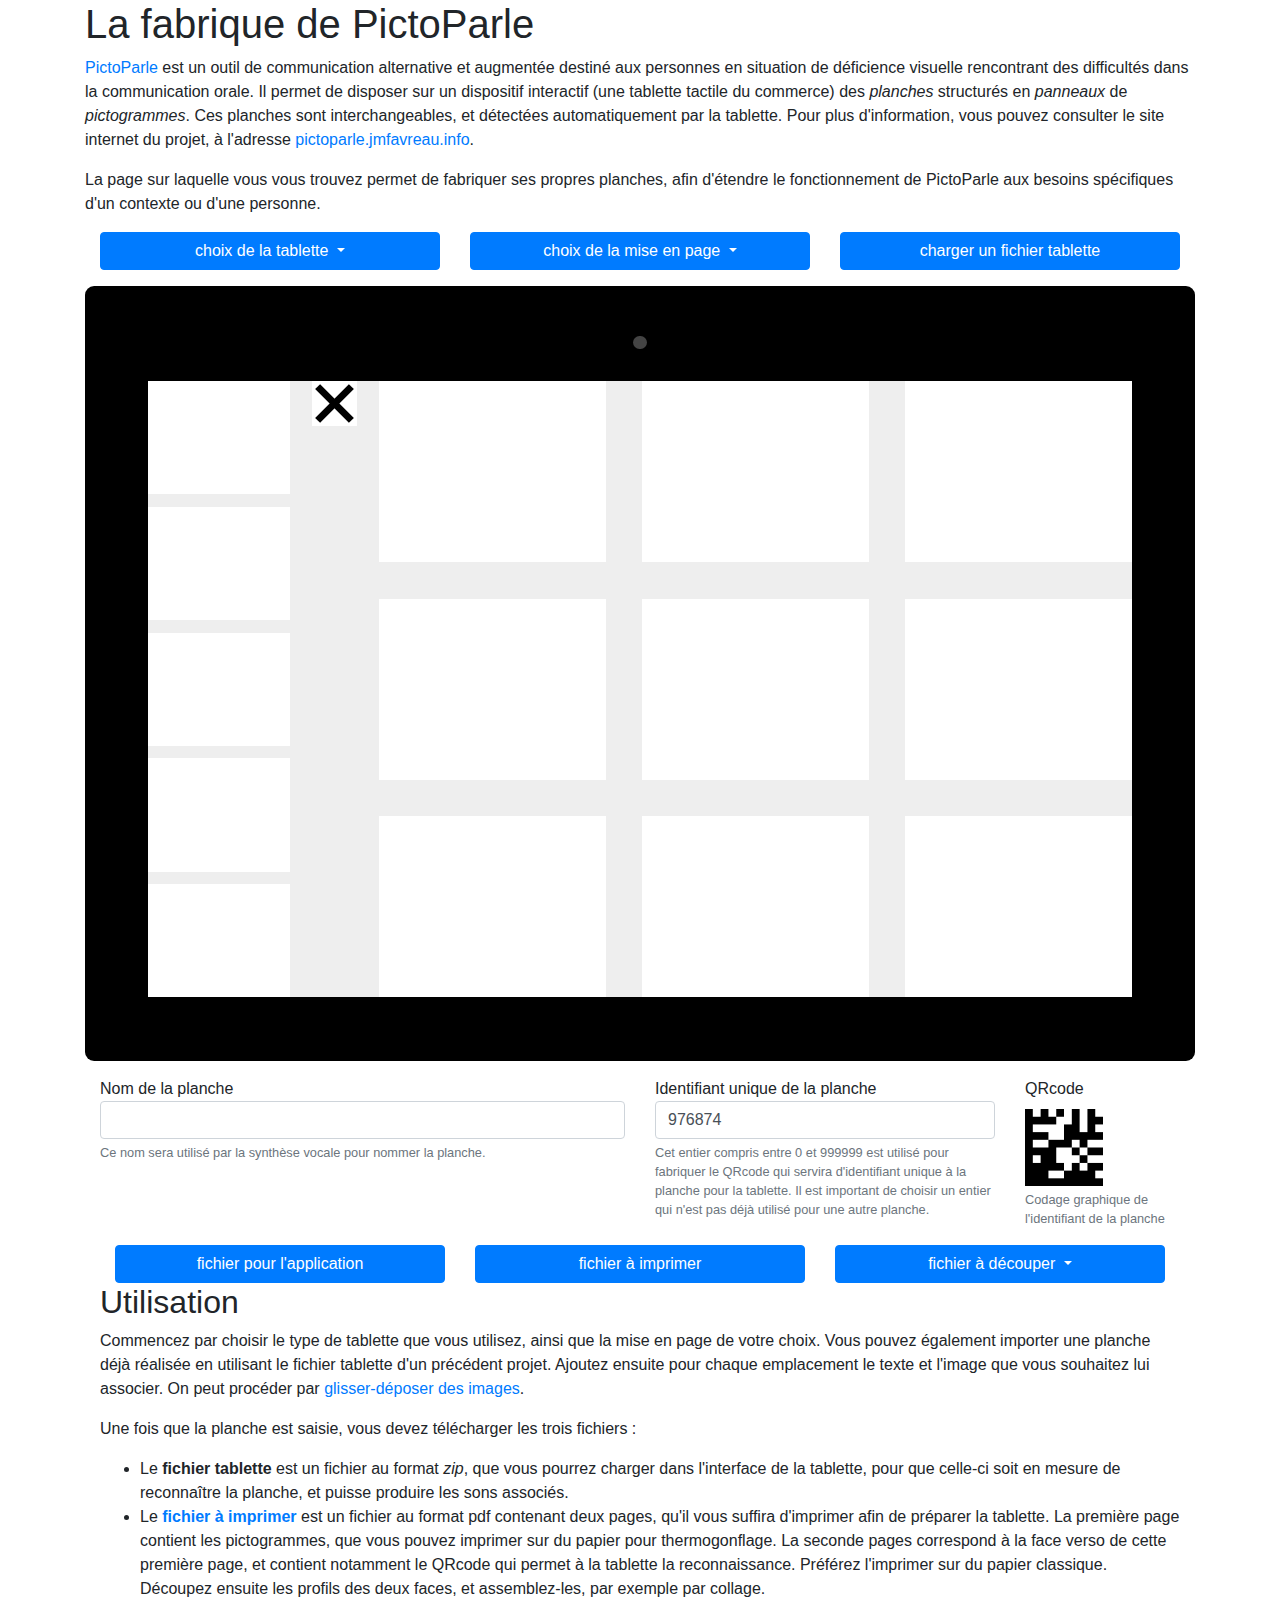
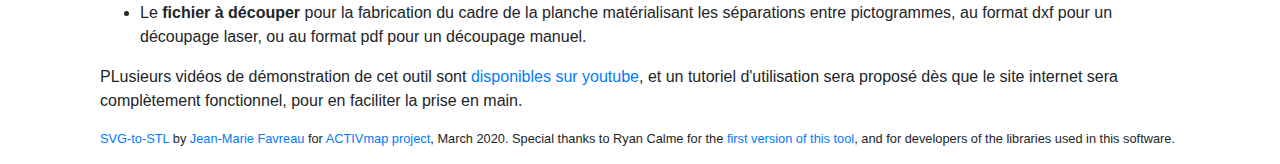
==== web/index.html @ afb72fae "Amélioration des explications utilisateur" ====
<html lang="fr">
    <head>
        <title>La fabrique de PictoParle</title>
        <meta charset="utf-8">
        <meta name="viewport" content="width=device-width, initial-scale=1, shrink-to-fit=no">




        <script src="js/external/jquery-3.4.1.min.js"></script>
        <script src="js/external/jszip.min.js"></script>
        <script type="text/javascript" src="js/external/jszip-utils.min.js"></script>
        <!--
        Mandatory in IE 6, 7, 8 and 9.
        -->
        <!--[if IE]>
        <script type="text/javascript" src="js/external/jszip-utils-ie.min.js"></script>
        <![endif]-->

        <script src="js/external/FileSaver.js"></script>

        <script src="js/external/jspdf.min.js"></script>
        <script src="js/external/bwip-js-min.js"></script>
        <script src="js/external/dxf_bundle.js"></script>

        <script src="js/board.js"></script>
        <script src="js/device.js"></script>
        <script src="js/interface.js"></script>
        <script src="js/qrcode-position.js"></script>
        <script src="js/fastener.js"></script>
        <script src="js/box.js"></script>

        <link rel="stylesheet" href="css/style.css">

        <!-- use bootstap for display -->
        <link rel="stylesheet" href="https://stackpath.bootstrapcdn.com/bootstrap/4.4.1/css/bootstrap.min.css" 
        integrity="sha384-Vkoo8x4CGsO3+Hhxv8T/Q5PaXtkKtu6ug5TOeNV6gBiFeWPGFN9MuhOf23Q9Ifjh" crossorigin="anonymous">

    </head>
    <body>
        <div class="container-xl" id="main-container">
            <h1>La fabrique de PictoParle</h1>
            <p><a href="http://pictoparle.jmfavreau.info/">PictoParle</a> est un outil de communication alternative 
                et augmentée destiné aux personnes en situation de déficience visuelle rencontrant des difficultés dans la 
                communication orale. Il permet de disposer sur un dispositif interactif (une tablette tactile du commerce)
                des <em>planches</em> structurés en <em>panneaux</em> de <em>pictogrammes</em>. Ces planches sont interchangeables,
                et détectées automatiquement par la tablette. Pour plus d'information, vous pouvez consulter le site internet
                du projet, à l'adresse <a href="http://pictoparle.jmfavreau.info/">pictoparle.jmfavreau.info</a>.
            </p>
            <p>La page sur laquelle vous vous trouvez permet de fabriquer ses propres planches, afin d'étendre le fonctionnement de PictoParle aux 
                besoins spécifiques d'un contexte ou d'une personne.
            </p>
            <div class="container">
                <div class="row">
                  <div class="col-sm">
                    <div class="dropdown">
                      <div class="btn-group btn-block">
                        <button type="button" class="btn btn-primary btn-block dropdown-toggle" id="tablette"   data-toggle="dropdown" 
                        aria-haspopup="true" role="menu" aria-expanded="false">
                          choix de la tablette
                        </button>
                        <div class="dropdown-menu" aria-labelledby="tablette" id="devices">
                        </div>
                      </div>
                      </div>
                  </div>
                  <div class="col-sm">
                    <div class="dropdown">
                      <div class="btn-group btn-block">
                          <button type="button" class="btn btn-primary btn-block dropdown-toggle" id="miseenpage"   data-toggle="dropdown" 
                          aria-haspopup="true" role="menu"  aria-expanded="false">
                            choix de la mise en page
                          </button>
                          <div class="dropdown-menu" aria-labelledby="miseenpage" id="templates">
                          </div>
                        </div>
                      </div>
                  </div>
                    <div class="col-sm">
                        <form>
                            <div class="btn btn-primary btn-block" style="position: relative">
                                    <label style="padding: 0; margin: 0" tkey="chooseFile">charger un fichier tablette</label>
                                    <input type="file" id="inputFile" name="files[]" accept="application/zip,application/xml,text/xml" style="position: absolute; top: 0; left: 0; width: 100%; height: 100%; cursor: pointer; opacity: 0">
                                </div>
                        </form>
                    </div>
                </div>

            </div>

            <div id="rendering">
            </div>
            <div class="container my-3">
              <form>
                <div class="row form-group">
                  <div class="col-6">
                      <label class="form-check-label" for="boardName">
                          Nom de la planche
                      </label>
                      <input type="text" class="form-control" id="boardName" aria-describedby="boardNameHelper">
                      <small id="boardNameHelper" class="form-text text-muted">Ce nom sera utilisé par la synthèse vocale pour nommer la planche.</small>
                  </div>
                  <div class="col-4">
                    <label class="form-check-label" for="boardID">
                        Identifiant unique de la planche
                    </label>
                    <input type="number" min="0" pattern="\d+" max="999999" class="form-control" id="boardID" aria-describedby="boardIDHelper">
                    <small id="boardIDHelper" class="form-text text-muted">Cet entier compris entre 0 et 999999 est utilisé pour fabriquer le QRcode qui servira d'identifiant unique à la planche pour la tablette.
                      Il est important de choisir un entier qui n'est pas déjà utilisé pour une autre planche.
                    </small>
                  </div>           
                  <div class="col-2">
                    <label>QRcode</label>
                    <div>
                      <img id="qrcode" width="50%" height="auto" />
                    </div>
                    <small class="form-text text-muted">Codage graphique de l'identifiant de la planche
                    </small>
                  </div>
            </form>

            </div>

            <div class="container">
                <div class="row">
                  <div class="col-sm">
                    <button type="button" id="downloadZIP" class="btn btn-primary btn-block">fichier pour l'application</button>
                  </div>
                  <div class="col-sm">
                    <button type="button" id="downloadPictosPDF" class="btn btn-primary btn-block">fichier à imprimer</button>
                  </div>
                  <div class="col-sm">
                    <div class="dropdown">
                      <div class="btn-group btn-block">
                          <button type="button" class="btn btn-primary btn-block dropdown-toggle"  id="decoupage"  data-toggle="dropdown" 
                          aria-haspopup="true" role="menu"  aria-expanded="false">
                            fichier à découper
                          </button>
                          <div class="dropdown-menu" aria-labelledby="decoupage" id="templates">
                            <a class="dropdown-item" href="#" id="cuttingPDF">découpage manuel (pdf)</a>
                            <a class="dropdown-item" href="#" id="cuttingDXF">découpage laser (dxf)</a>
                          </div>
                        </div>
                      </div>
                  </div>
                </div>
              </div>
             <div>
                <h2>Utilisation</h2>
                <p>Commencez par choisir le type de tablette que vous utilisez, ainsi que la mise en page de votre choix. Vous pouvez également importer
                    une planche déjà réalisée en utilisant le fichier tablette d'un précédent projet. Ajoutez ensuite pour chaque emplacement le texte et l'image
                    que vous souhaitez lui associer. On peut procéder par <a href="https://www.youtube.com/watch?v=4mJWmcKHyJM">glisser-déposer des images</a>.
                </p>
                <p>Une fois que la planche est saisie, vous devez télécharger les trois fichiers&nbsp;:</p>
                <ul>
                    <li>Le <strong>fichier tablette</strong> est un fichier au format <em>zip</em>, que vous pourrez charger dans l'interface de la tablette, 
                    pour que celle-ci soit en mesure de reconnaître la planche, et puisse produire les sons associés.</li>
                    <li>Le <strong><a href="https://youtu.be/i-Jg_FCP96g?t=36">fichier à imprimer</a></strong> est un fichier au format pdf contenant deux pages, qu'il vous suffira d'imprimer afin de préparer
                    la tablette. La première page contient les pictogrammes, que vous pouvez imprimer sur du papier pour thermogonflage. La seconde pages
                    correspond à la face verso de cette première page, et contient notamment le QRcode qui permet à la tablette la reconnaissance. 
                    Préférez l'imprimer sur du papier classique. Découpez ensuite les profils des deux faces, et assemblez-les, par exemple par collage.</li>
                    <li>Le <strong>fichier à découper</strong> pour la fabrication du cadre de la planche matérialisant les séparations entre pictogrammes,
                       au format dxf pour un découpage laser, ou au format pdf pour un découpage manuel.
                    </li>
                </ul>
                <p>PLusieurs vidéos de démonstration de cet outil sont <a href="https://www.youtube.com/playlist?list=PLrhqb8aQtdhUjE7bi_mjGwLjukMTZT--l">disponibles sur youtube</a>, et un tutoriel d'utilisation sera proposé dès que le site internet sera complètement fonctionnel, pour en faciliter la prise en main.</p>

             </div>
            <div class="footer-page font-small mb-3" style="font-size: 80%" tkey="footer">
                <a href="https://github.com/jmtrivial/svg-to-stl">SVG-to-STL</a> by <a href="https://jmfavreau.info">Jean-Marie Favreau</a> for <a href="https://activmap.limos.fr">ACTIVmap project</a>, March 2020. Special thanks to Ryan Calme for the <a href="https://github.com/rcalme/svg-to-stl">first version of this tool</a>, and for developers of the libraries used in this software.
            </div>
        </div>
        <div class="modal" tabindex="-1" role="dialog" id="setNewTemplateDialog">
          <div class="modal-dialog">
            <div class="modal-content">
              <div class="modal-header">
                <h5 class="modal-title">Nouvelle mise en page</h5>
                <button type="button" class="close" data-dismiss="modal" aria-label="Close">
                  <span aria-hidden="true">&times;</span>
                </button>
              </div>
              <div class="modal-body">
                <p>En choisissant une nouvelle mise en page, vous allez perdre toutes les images et tous les textes saisis jusqu'à présent.</p>
              </div>
              <div class="modal-footer">
                <button type="button" class="btn btn-secondary" data-dismiss="modal">Annuler</button>
                <button type="button" class="btn btn-primary" id="validateNewTemplate">Choisir une nouvelle mise en page</button>
              </div>
            </div>
          </div>
        </div>

        <script src="https://cdnjs.cloudflare.com/ajax/libs/popper.js/1.12.9/umd/popper.min.js"></script>
        <script src="https://stackpath.bootstrapcdn.com/bootstrap/4.4.1/js/bootstrap.min.js" integrity="sha384-wfSDF2E50Y2D1uUdj0O3uMBJnjuUD4Ih7YwaYd1iqfktj0Uod8GCExl3Og8ifwB6" crossorigin="anonymous"></script>
    </body>
</html>
---- web/css/style.css ----
input[type=file],
input[type=file]::-webkit-file-upload-button {
    cursor: pointer;
}

.pictoimage {
    width: 100%;
    height: 100%;
    display: block;
    position: absolute;
    top: 0;
    left: 0;
}

.pictogram .btn {
    z-index: 10;
    position: absolute;
    -webkit-transition: opacity 0.2s;
    -moz-transition: opacity 0.2s;
    -o-transition: opacity 0.2s;
    -ms-transition: opacity 0.2s;       
    transition: opacity 0.2s;
}

.pictogram.small .btn {
    font-size: 80%;
}


.pictotext {
    top: 0;
    left: 0;
}
.btn-deltext {
    top: 0;
    right: 0;
    z-index: 11;
    opacity: 0.0;
}

.edit-text .btn-deltext {
    display: none;
}

#rendering .pictotext {
    opacity: 0.0;
}


#rendering:hover .pictotext,
#rendering:hover .btn-deltext {
    opacity: 0.8;
}

form {
    cursor: pointer;
}


.btn-image {
    opacity: 0.0;
    margin: auto;
    left: 0;
    right: 0;
    top: 5em;
    display: block;
    cursor: pointer;
}

#rendering .pictogram:hover .pictotext,
#rendering .pictogram .pictotext:focus,
.pictogram:hover .btn-image,
.pictogram .btn-image:focus-within,
.pictogram .pictogram:hover .btn-deltext, 
.pictogram .btn-deltext:focus {
    opacity: 1.0;
}

.dragover {
    background: #82bfff;
    display: none;
    width: 100%;
    height: 100%;
    z-index: 1000;
    position: absolute;
    left: 0;
    right: 0;
    top: 0;
    bottom: 0;
}
.active .dragover {
    display: block;
}


.active form, .active img,
.active button {
    display: none !important;
}
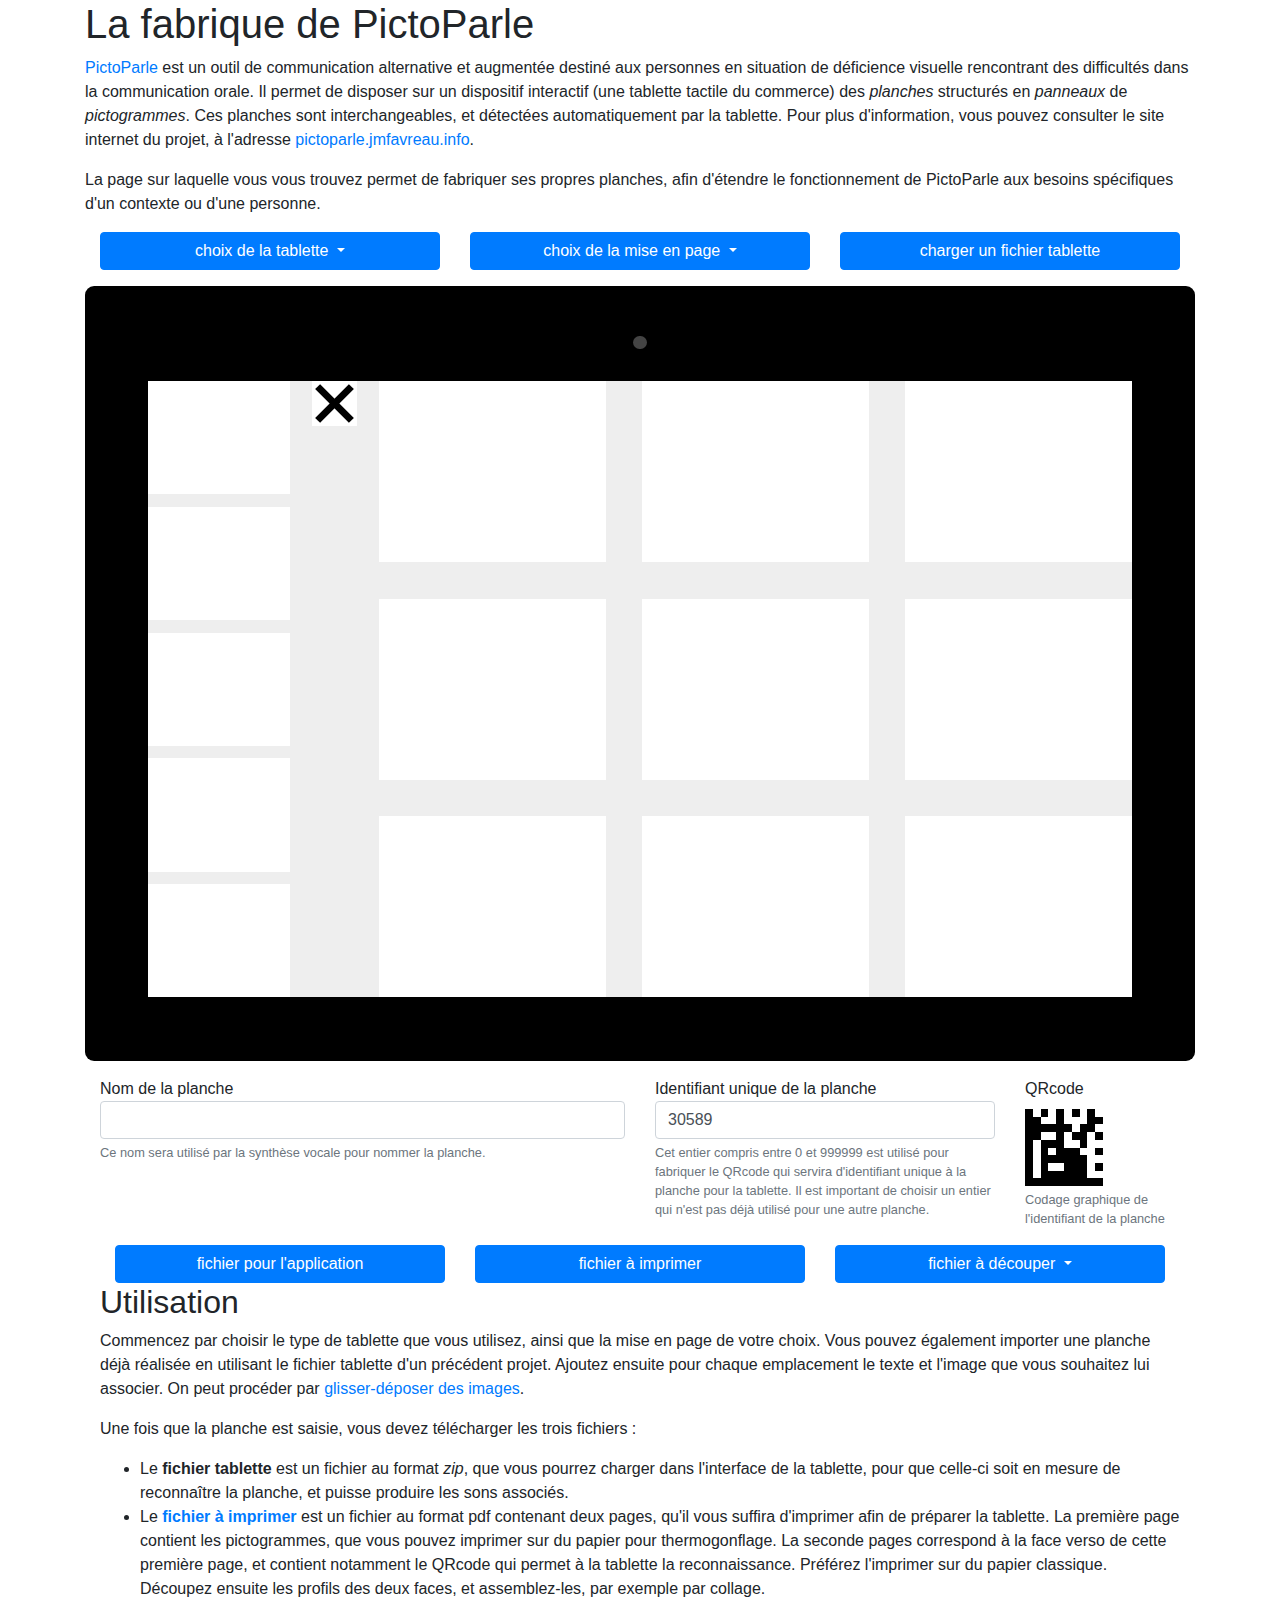
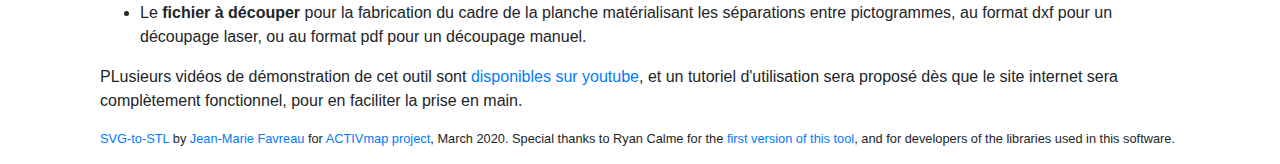
==== commit a6dc0a70: "Add fasteners in the board shape" ====
--- a/web/index.html
+++ b/web/index.html
@@ -29,6 +29,7 @@
         <script src="js/qrcode-position.js"></script>
         <script src="js/fastener.js"></script>
         <script src="js/box.js"></script>
+        <script src="js/draw-cutting-tools.js"></script>
 
         <link rel="stylesheet" href="css/style.css">
 
--- a/web/css/style.css
+++ b/web/css/style.css
@@ -96,4 +96,8 @@
 .active form, .active img,
 .active button {
     display: none !important;
+}
+
+#qrcode {
+    image-rendering: pixelated;
 }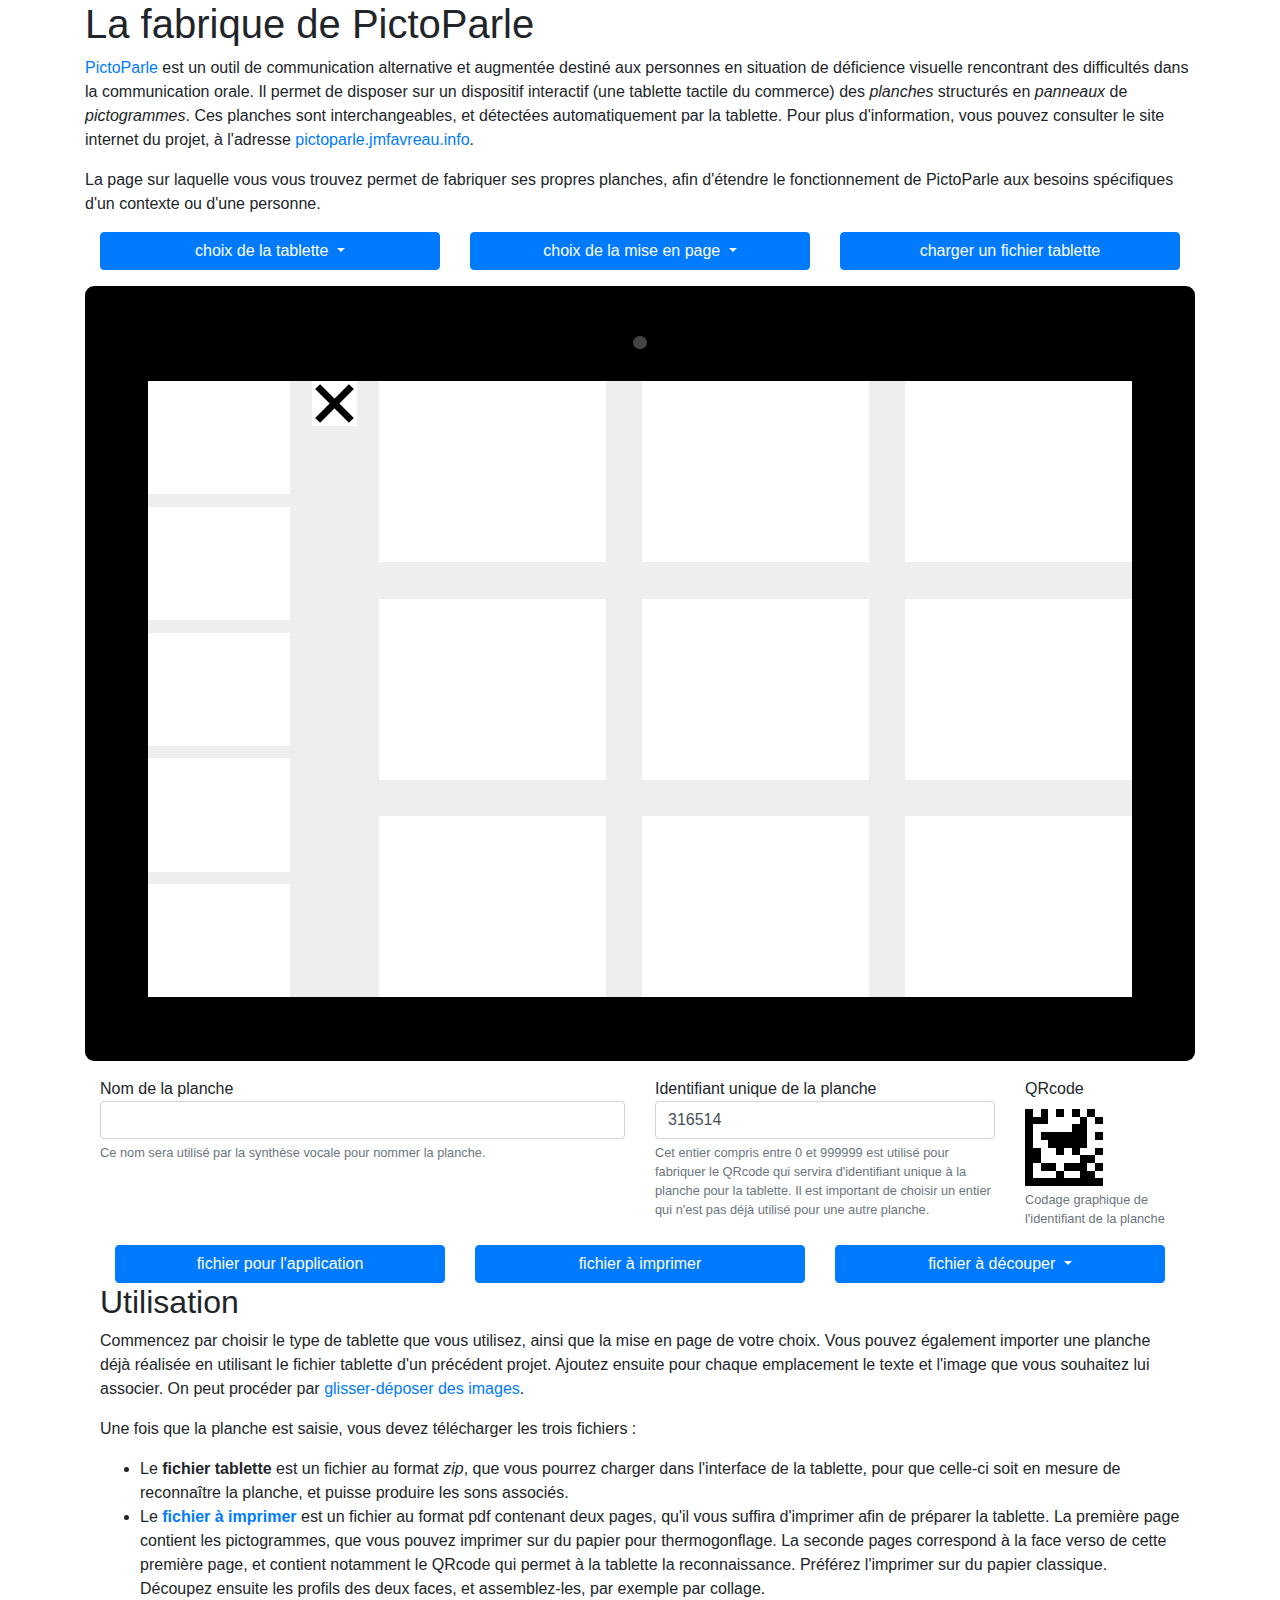
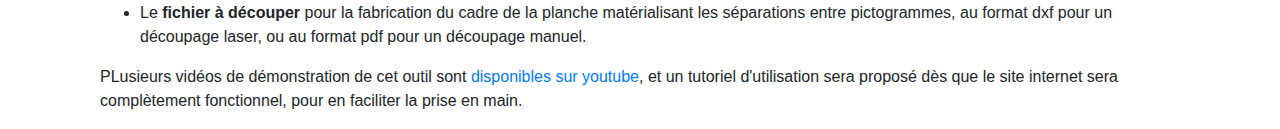
==== commit ef56a461: "Remove a footer corresponding to another project" ====
--- a/web/index.html
+++ b/web/index.html
@@ -167,9 +167,6 @@
                 <p>PLusieurs vidéos de démonstration de cet outil sont <a href="https://www.youtube.com/playlist?list=PLrhqb8aQtdhUjE7bi_mjGwLjukMTZT--l">disponibles sur youtube</a>, et un tutoriel d'utilisation sera proposé dès que le site internet sera complètement fonctionnel, pour en faciliter la prise en main.</p>
 
              </div>
-            <div class="footer-page font-small mb-3" style="font-size: 80%" tkey="footer">
-                <a href="https://github.com/jmtrivial/svg-to-stl">SVG-to-STL</a> by <a href="https://jmfavreau.info">Jean-Marie Favreau</a> for <a href="https://activmap.limos.fr">ACTIVmap project</a>, March 2020. Special thanks to Ryan Calme for the <a href="https://github.com/rcalme/svg-to-stl">first version of this tool</a>, and for developers of the libraries used in this software.
-            </div>
         </div>
         <div class="modal" tabindex="-1" role="dialog" id="setNewTemplateDialog">
           <div class="modal-dialog">
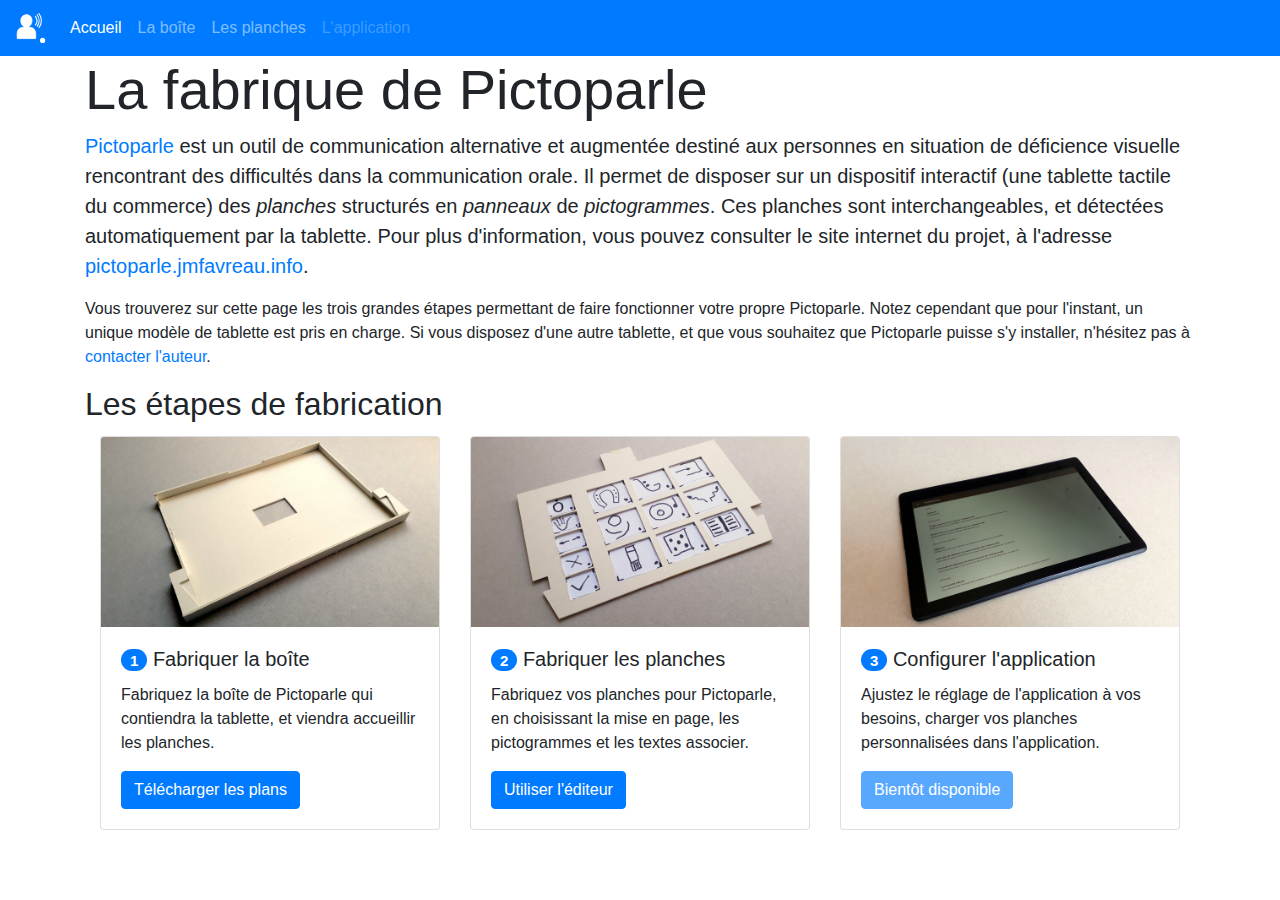
==== commit 68019f66: "Add new pages (to introduce the box design page)" ====
--- a/web/index.html
+++ b/web/index.html
@@ -1,6 +1,6 @@
 <html lang="fr">
     <head>
-        <title>La fabrique de PictoParle</title>
+        <title>La fabrique de Pictoparle</title>
         <meta charset="utf-8">
         <meta name="viewport" content="width=device-width, initial-scale=1, shrink-to-fit=no">
 
@@ -39,156 +39,79 @@
 
     </head>
     <body>
+        <nav class="navbar navbar-expand-lg navbar-dark bg-primary">
+            <a class="navbar-brand" href="#"><img src="images/pictoparle-icon-white.svg" width="30" height="30" alt="La fabrique de Pictoparle"></a>
+            <button class="navbar-toggler" type="button" data-toggle="collapse" data-target="#navbarNav" aria-controls="navbarNav" aria-expanded="false" aria-label="Toggle navigation">
+              <span class="navbar-toggler-icon"></span>
+            </button>
+            <div class="collapse navbar-collapse" id="navbarNav">
+              <ul class="navbar-nav">
+                <li class="nav-item active">
+                  <a class="nav-link" href="index.html">Accueil <span class="sr-only">(courant)</span></a>
+                </li>
+                <li class="nav-item">
+                  <a class="nav-link" href="box.html">La boîte</a>
+                </li>
+                <li class="nav-item">
+                  <a class="nav-link" href="board.html">Les planches</a>
+                </li>
+                <li class="nav-item">
+                  <a class="nav-link disabled" href="app.html" tabindex="-1" aria-disabled="true">L'application</a>
+                </li>
+              </ul>
+            </div>
+          </nav>
         <div class="container-xl" id="main-container">
-            <h1>La fabrique de PictoParle</h1>
-            <p><a href="http://pictoparle.jmfavreau.info/">PictoParle</a> est un outil de communication alternative 
+            <h1 class="display-4">La fabrique de Pictoparle</h1>
+            <p class="lead"><a href="http://pictoparle.jmfavreau.info/">Pictoparle</a> est un outil de communication alternative 
                 et augmentée destiné aux personnes en situation de déficience visuelle rencontrant des difficultés dans la 
                 communication orale. Il permet de disposer sur un dispositif interactif (une tablette tactile du commerce)
                 des <em>planches</em> structurés en <em>panneaux</em> de <em>pictogrammes</em>. Ces planches sont interchangeables,
                 et détectées automatiquement par la tablette. Pour plus d'information, vous pouvez consulter le site internet
                 du projet, à l'adresse <a href="http://pictoparle.jmfavreau.info/">pictoparle.jmfavreau.info</a>.
             </p>
-            <p>La page sur laquelle vous vous trouvez permet de fabriquer ses propres planches, afin d'étendre le fonctionnement de PictoParle aux 
-                besoins spécifiques d'un contexte ou d'une personne.
+            <p>Vous trouverez sur cette page les trois grandes étapes permettant de faire fonctionner votre propre Pictoparle. Notez cependant que pour l'instant,
+                un unique modèle de tablette est pris en charge. Si vous disposez d'une autre tablette, et que vous souhaitez que Pictoparle puisse s'y installer,
+                n'hésitez pas à <a href="mailto:jeanmarie.favreau@free.fr">contacter l'auteur</a>.
             </p>
+            <h2>Les étapes de fabrication</h2>
             <div class="container">
                 <div class="row">
-                  <div class="col-sm">
-                    <div class="dropdown">
-                      <div class="btn-group btn-block">
-                        <button type="button" class="btn btn-primary btn-block dropdown-toggle" id="tablette"   data-toggle="dropdown" 
-                        aria-haspopup="true" role="menu" aria-expanded="false">
-                          choix de la tablette
-                        </button>
-                        <div class="dropdown-menu" aria-labelledby="tablette" id="devices">
+                    <div class="col-lg-4 col-md-12">
+                        <div class="card my-1">
+                            <img src="images/box-irl.jpg" class="card-img-top" alt="Boîte fabriquée à la main" >
+                            <div class="card-body">
+                                <h5 class="card-title"><span class="badge badge-pill badge-primary">1</span> Fabriquer la boîte</h5>
+                                <p class="card-text">Fabriquez la boîte de Pictoparle qui contiendra la tablette, et viendra accueillir les planches.</p>
+                                <a href="box.html" class="btn btn-primary">Télécharger les plans</a>
+                            </div>
                         </div>
-                      </div>
-                      </div>
-                  </div>
-                  <div class="col-sm">
-                    <div class="dropdown">
-                      <div class="btn-group btn-block">
-                          <button type="button" class="btn btn-primary btn-block dropdown-toggle" id="miseenpage"   data-toggle="dropdown" 
-                          aria-haspopup="true" role="menu"  aria-expanded="false">
-                            choix de la mise en page
-                          </button>
-                          <div class="dropdown-menu" aria-labelledby="miseenpage" id="templates">
-                          </div>
+                    </div>
+                    <div class="col-lg-4 col-md-12">
+                        <div class="card my-1">
+                            <img src="images/board-irl.jpg" class="card-img-top" alt="Planche fabriquée à la main" >
+                            <div class="card-body">
+                                <h5 class="card-title"><span class="badge badge-pill badge-primary">2</span> Fabriquer les planches</h5>
+                                <p class="card-text">Fabriquez vos planches pour Pictoparle, en choisissant la mise en page, les pictogrammes et les textes associer.</p>
+                                <a href="board.html" class="btn btn-primary">Utiliser l'éditeur</a>
+                            </div>
                         </div>
-                      </div>
-                  </div>
-                    <div class="col-sm">
-                        <form>
-                            <div class="btn btn-primary btn-block" style="position: relative">
-                                    <label style="padding: 0; margin: 0" tkey="chooseFile">charger un fichier tablette</label>
-                                    <input type="file" id="inputFile" name="files[]" accept="application/zip,application/xml,text/xml" style="position: absolute; top: 0; left: 0; width: 100%; height: 100%; cursor: pointer; opacity: 0">
-                                </div>
-                        </form>
+                    </div>
+                    <div class="col-lg-4 col-md-12">
+                        <div class="card my-1">
+                            <img src="images/tablet-irl.jpg" class="card-img-top" alt="Menu de configuration de la tablette" >
+                            <div class="card-body">
+                                <h5 class="card-title"><span class="badge badge-pill badge-primary">3</span> Configurer l'application</h5>
+                                <p class="card-text">Ajustez le réglage de l'application à vos besoins, charger vos planches personnalisées dans l'application.</p>
+                                <button class="btn btn-primary" disabled="disabled">Bientôt disponible</button>
+                            </div>
+                        </div>
                     </div>
                 </div>
-
             </div>
-
-            <div id="rendering">
-            </div>
-            <div class="container my-3">
-              <form>
-                <div class="row form-group">
-                  <div class="col-6">
-                      <label class="form-check-label" for="boardName">
-                          Nom de la planche
-                      </label>
-                      <input type="text" class="form-control" id="boardName" aria-describedby="boardNameHelper">
-                      <small id="boardNameHelper" class="form-text text-muted">Ce nom sera utilisé par la synthèse vocale pour nommer la planche.</small>
-                  </div>
-                  <div class="col-4">
-                    <label class="form-check-label" for="boardID">
-                        Identifiant unique de la planche
-                    </label>
-                    <input type="number" min="0" pattern="\d+" max="999999" class="form-control" id="boardID" aria-describedby="boardIDHelper">
-                    <small id="boardIDHelper" class="form-text text-muted">Cet entier compris entre 0 et 999999 est utilisé pour fabriquer le QRcode qui servira d'identifiant unique à la planche pour la tablette.
-                      Il est important de choisir un entier qui n'est pas déjà utilisé pour une autre planche.
-                    </small>
-                  </div>           
-                  <div class="col-2">
-                    <label>QRcode</label>
-                    <div>
-                      <img id="qrcode" width="50%" height="auto" />
-                    </div>
-                    <small class="form-text text-muted">Codage graphique de l'identifiant de la planche
-                    </small>
-                  </div>
-            </form>
-
-            </div>
-
-            <div class="container">
-                <div class="row">
-                  <div class="col-sm">
-                    <button type="button" id="downloadZIP" class="btn btn-primary btn-block">fichier pour l'application</button>
-                  </div>
-                  <div class="col-sm">
-                    <button type="button" id="downloadPictosPDF" class="btn btn-primary btn-block">fichier à imprimer</button>
-                  </div>
-                  <div class="col-sm">
-                    <div class="dropdown">
-                      <div class="btn-group btn-block">
-                          <button type="button" class="btn btn-primary btn-block dropdown-toggle"  id="decoupage"  data-toggle="dropdown" 
-                          aria-haspopup="true" role="menu"  aria-expanded="false">
-                            fichier à découper
-                          </button>
-                          <div class="dropdown-menu" aria-labelledby="decoupage" id="templates">
-                            <a class="dropdown-item" href="#" id="cuttingPDF">découpage manuel (pdf)</a>
-                            <a class="dropdown-item" href="#" id="cuttingDXF">découpage laser (dxf)</a>
-                          </div>
-                        </div>
-                      </div>
-                  </div>
-                </div>
-              </div>
-             <div>
-                <h2>Utilisation</h2>
-                <p>Commencez par choisir le type de tablette que vous utilisez, ainsi que la mise en page de votre choix. Vous pouvez également importer
-                    une planche déjà réalisée en utilisant le fichier tablette d'un précédent projet. Ajoutez ensuite pour chaque emplacement le texte et l'image
-                    que vous souhaitez lui associer. On peut procéder par <a href="https://www.youtube.com/watch?v=4mJWmcKHyJM">glisser-déposer des images</a>.
-                </p>
-                <p>Une fois que la planche est saisie, vous devez télécharger les trois fichiers&nbsp;:</p>
-                <ul>
-                    <li>Le <strong>fichier tablette</strong> est un fichier au format <em>zip</em>, que vous pourrez charger dans l'interface de la tablette, 
-                    pour que celle-ci soit en mesure de reconnaître la planche, et puisse produire les sons associés.</li>
-                    <li>Le <strong><a href="https://youtu.be/i-Jg_FCP96g?t=36">fichier à imprimer</a></strong> est un fichier au format pdf contenant deux pages, qu'il vous suffira d'imprimer afin de préparer
-                    la tablette. La première page contient les pictogrammes, que vous pouvez imprimer sur du papier pour thermogonflage. La seconde pages
-                    correspond à la face verso de cette première page, et contient notamment le QRcode qui permet à la tablette la reconnaissance. 
-                    Préférez l'imprimer sur du papier classique. Découpez ensuite les profils des deux faces, et assemblez-les, par exemple par collage.</li>
-                    <li>Le <strong>fichier à découper</strong> pour la fabrication du cadre de la planche matérialisant les séparations entre pictogrammes,
-                       au format dxf pour un découpage laser, ou au format pdf pour un découpage manuel.
-                    </li>
-                </ul>
-                <p>PLusieurs vidéos de démonstration de cet outil sont <a href="https://www.youtube.com/playlist?list=PLrhqb8aQtdhUjE7bi_mjGwLjukMTZT--l">disponibles sur youtube</a>, et un tutoriel d'utilisation sera proposé dès que le site internet sera complètement fonctionnel, pour en faciliter la prise en main.</p>
-
-             </div>
-        </div>
-        <div class="modal" tabindex="-1" role="dialog" id="setNewTemplateDialog">
-          <div class="modal-dialog">
-            <div class="modal-content">
-              <div class="modal-header">
-                <h5 class="modal-title">Nouvelle mise en page</h5>
-                <button type="button" class="close" data-dismiss="modal" aria-label="Close">
-                  <span aria-hidden="true">&times;</span>
-                </button>
-              </div>
-              <div class="modal-body">
-                <p>En choisissant une nouvelle mise en page, vous allez perdre toutes les images et tous les textes saisis jusqu'à présent.</p>
-              </div>
-              <div class="modal-footer">
-                <button type="button" class="btn btn-secondary" data-dismiss="modal">Annuler</button>
-                <button type="button" class="btn btn-primary" id="validateNewTemplate">Choisir une nouvelle mise en page</button>
-              </div>
-            </div>
-          </div>
         </div>
 
         <script src="https://cdnjs.cloudflare.com/ajax/libs/popper.js/1.12.9/umd/popper.min.js"></script>
         <script src="https://stackpath.bootstrapcdn.com/bootstrap/4.4.1/js/bootstrap.min.js" integrity="sha384-wfSDF2E50Y2D1uUdj0O3uMBJnjuUD4Ih7YwaYd1iqfktj0Uod8GCExl3Og8ifwB6" crossorigin="anonymous"></script>
     </body>
-</html>
+</html>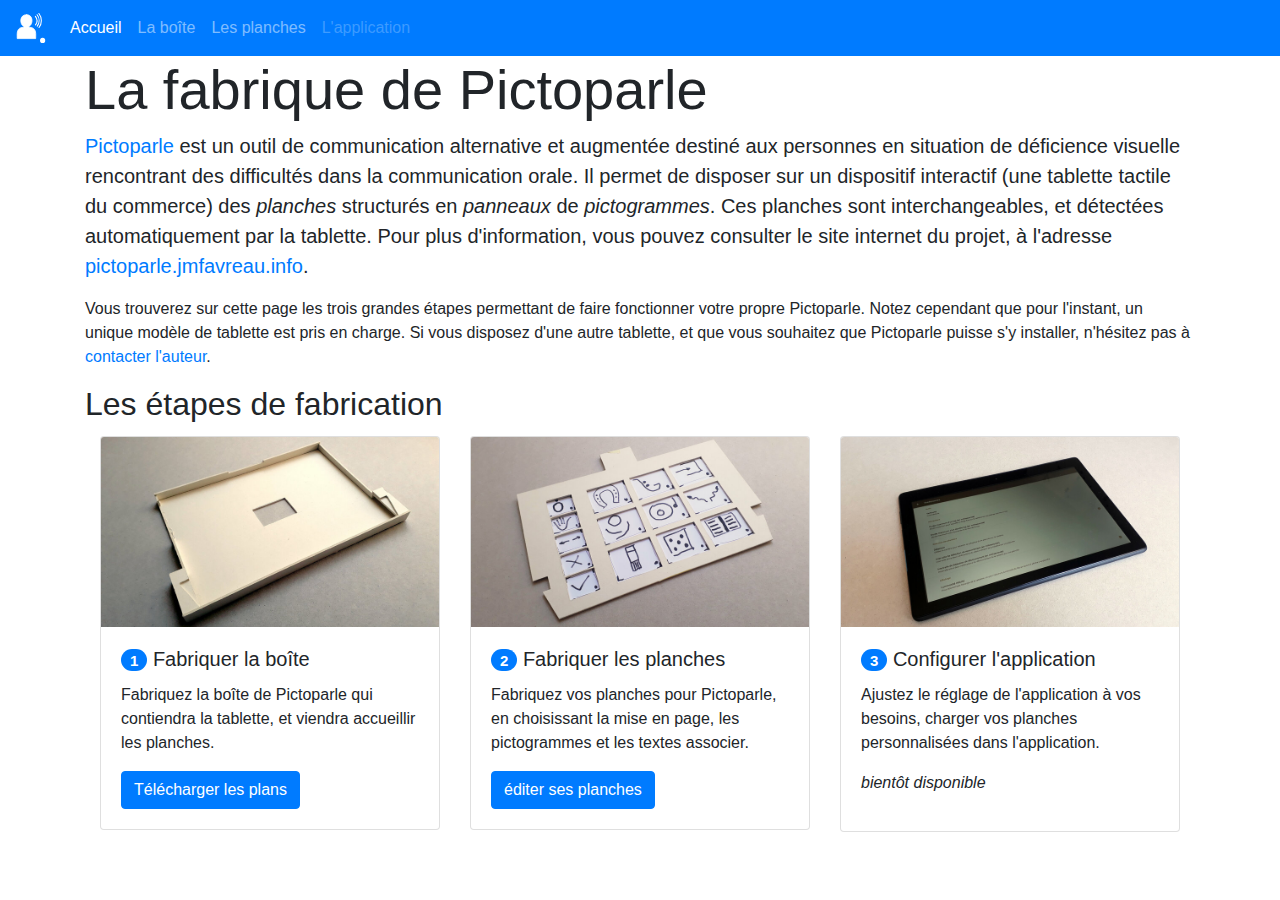
==== commit 8fbd89a6: "Improve messages to the user" ====
--- a/web/index.html
+++ b/web/index.html
@@ -93,7 +93,7 @@
                             <div class="card-body">
                                 <h5 class="card-title"><span class="badge badge-pill badge-primary">2</span> Fabriquer les planches</h5>
                                 <p class="card-text">Fabriquez vos planches pour Pictoparle, en choisissant la mise en page, les pictogrammes et les textes associer.</p>
-                                <a href="board.html" class="btn btn-primary">Utiliser l'éditeur</a>
+                                <a href="board.html" class="btn btn-primary">éditer ses planches</a>
                             </div>
                         </div>
                     </div>
@@ -103,7 +103,8 @@
                             <div class="card-body">
                                 <h5 class="card-title"><span class="badge badge-pill badge-primary">3</span> Configurer l'application</h5>
                                 <p class="card-text">Ajustez le réglage de l'application à vos besoins, charger vos planches personnalisées dans l'application.</p>
-                                <button class="btn btn-primary" disabled="disabled">Bientôt disponible</button>
+                                <p><em>bientôt disponible</em></p>
+                                <!-- button class="btn btn-primary" disabled="disabled">télécharger l'application</button-->
                             </div>
                         </div>
                     </div>
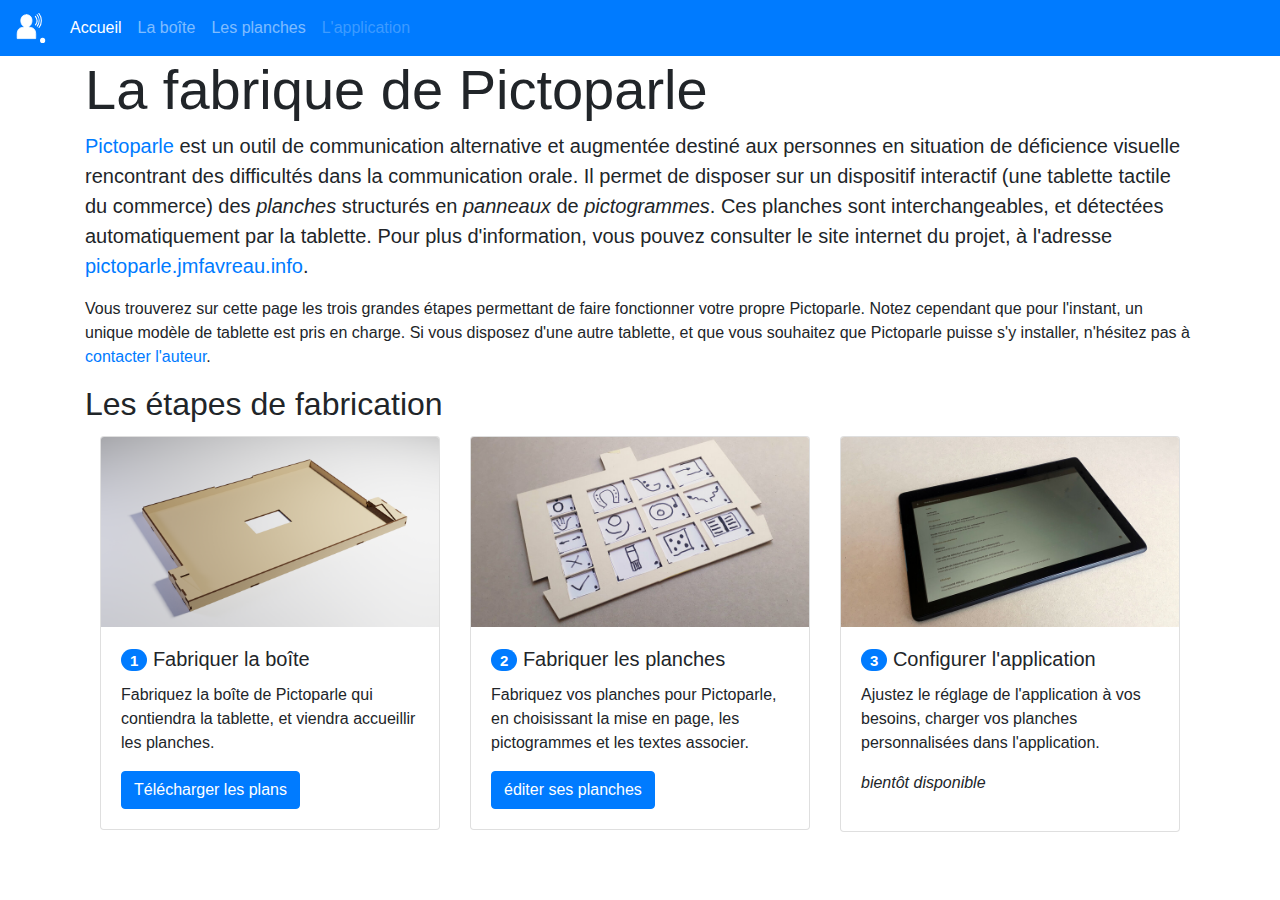
==== commit 171743fb: "Change 3D image in the first page" ====
--- a/web/index.html
+++ b/web/index.html
@@ -3,33 +3,11 @@
         <title>La fabrique de Pictoparle</title>
         <meta charset="utf-8">
         <meta name="viewport" content="width=device-width, initial-scale=1, shrink-to-fit=no">
-
-
+        <link rel="shortcut icon" href="images/pictoparle-icon-white.svg">
 
 
         <script src="js/external/jquery-3.4.1.min.js"></script>
-        <script src="js/external/jszip.min.js"></script>
-        <script type="text/javascript" src="js/external/jszip-utils.min.js"></script>
-        <!--
-        Mandatory in IE 6, 7, 8 and 9.
-        -->
-        <!--[if IE]>
-        <script type="text/javascript" src="js/external/jszip-utils-ie.min.js"></script>
-        <![endif]-->
 
-        <script src="js/external/FileSaver.js"></script>
-
-        <script src="js/external/jspdf.min.js"></script>
-        <script src="js/external/bwip-js-min.js"></script>
-        <script src="js/external/dxf_bundle.js"></script>
-
-        <script src="js/board.js"></script>
-        <script src="js/device.js"></script>
-        <script src="js/interface.js"></script>
-        <script src="js/qrcode-position.js"></script>
-        <script src="js/fastener.js"></script>
-        <script src="js/box.js"></script>
-        <script src="js/draw-cutting-tools.js"></script>
 
         <link rel="stylesheet" href="css/style.css">
 
@@ -79,7 +57,7 @@
                 <div class="row">
                     <div class="col-lg-4 col-md-12">
                         <div class="card my-1">
-                            <img src="images/box-irl.jpg" class="card-img-top" alt="Boîte fabriquée à la main" >
+                            <img src="images/3D.png" class="card-img-top" alt="Boîte fabriquée à la main" >
                             <div class="card-body">
                                 <h5 class="card-title"><span class="badge badge-pill badge-primary">1</span> Fabriquer la boîte</h5>
                                 <p class="card-text">Fabriquez la boîte de Pictoparle qui contiendra la tablette, et viendra accueillir les planches.</p>
--- a/web/css/style.css
+++ b/web/css/style.css
@@ -100,4 +100,11 @@
 
 #qrcode {
     image-rendering: pixelated;
-}+}
+
+.devBuf p {
+    display: none;
+}
+.devBuf.warning p {
+    display: block;
+}
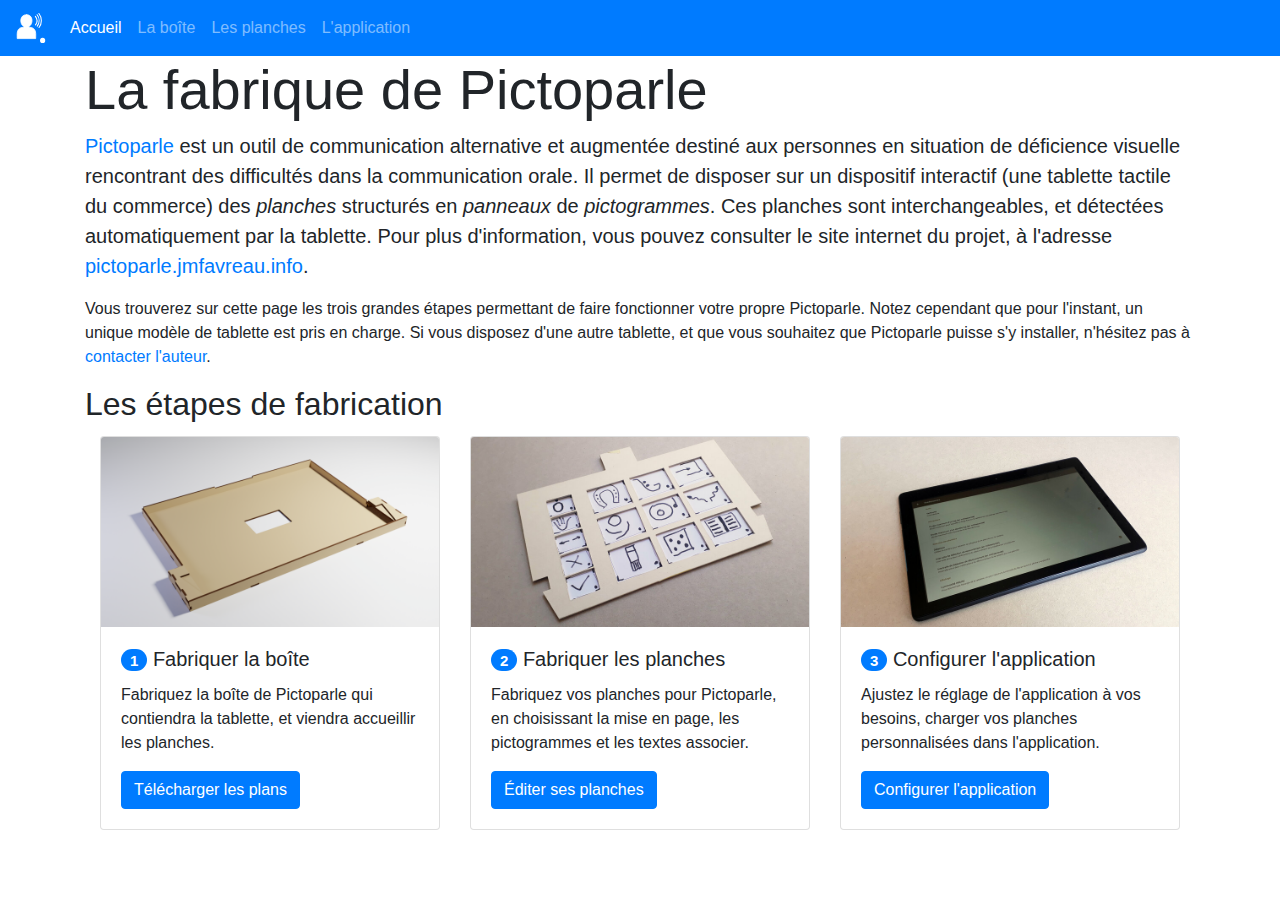
==== commit 625fa7ee: "Ajout d'une page qui explique comment configurer la tablette" ====
--- a/web/index.html
+++ b/web/index.html
@@ -34,7 +34,7 @@
                   <a class="nav-link" href="board.html">Les planches</a>
                 </li>
                 <li class="nav-item">
-                  <a class="nav-link disabled" href="app.html" tabindex="-1" aria-disabled="true">L'application</a>
+                  <a class="nav-link" href="app.html">L'application</a>
                 </li>
               </ul>
             </div>
@@ -71,7 +71,7 @@
                             <div class="card-body">
                                 <h5 class="card-title"><span class="badge badge-pill badge-primary">2</span> Fabriquer les planches</h5>
                                 <p class="card-text">Fabriquez vos planches pour Pictoparle, en choisissant la mise en page, les pictogrammes et les textes associer.</p>
-                                <a href="board.html" class="btn btn-primary">éditer ses planches</a>
+                                <a href="board.html" class="btn btn-primary">Éditer ses planches</a>
                             </div>
                         </div>
                     </div>
@@ -81,8 +81,7 @@
                             <div class="card-body">
                                 <h5 class="card-title"><span class="badge badge-pill badge-primary">3</span> Configurer l'application</h5>
                                 <p class="card-text">Ajustez le réglage de l'application à vos besoins, charger vos planches personnalisées dans l'application.</p>
-                                <p><em>bientôt disponible</em></p>
-                                <!-- button class="btn btn-primary" disabled="disabled">télécharger l'application</button-->
+                                <a href="app.html" class="btn btn-primary">Configurer l'application</a>
                             </div>
                         </div>
                     </div>
@@ -93,4 +92,4 @@
         <script src="https://cdnjs.cloudflare.com/ajax/libs/popper.js/1.12.9/umd/popper.min.js"></script>
         <script src="https://stackpath.bootstrapcdn.com/bootstrap/4.4.1/js/bootstrap.min.js" integrity="sha384-wfSDF2E50Y2D1uUdj0O3uMBJnjuUD4Ih7YwaYd1iqfktj0Uod8GCExl3Og8ifwB6" crossorigin="anonymous"></script>
     </body>
-</html>+</html>
--- a/web/css/style.css
+++ b/web/css/style.css
@@ -67,12 +67,48 @@
     cursor: pointer;
 }
 
+.btn-audio {
+    opacity: 0.0;
+    margin: auto;
+    left: 0;
+    right: 0;
+    bottom: 0;
+    display: block;
+    cursor: pointer;
+}
+.btn-dpaudio {
+    padding: 0 !important;
+    height: 2.5em;
+    cursor: default !important;
+}
+.btn-dpaudio audio {
+    height: 100%;
+    width: 80%;
+    display: block;
+    position: absolute;
+    left: 0;
+    right: 0;
+}
+
+
+.btn-playaudio {
+    left: 0;
+    height: 100%;
+}
+
+.btn-delaudio {
+    right: 0;
+    height: 100%;
+}
 #rendering .pictogram:hover .pictotext,
 #rendering .pictogram .pictotext:focus,
 .pictogram:hover .btn-image,
 .pictogram .btn-image:focus-within,
+.pictogram:hover .btn-audio,
+.pictogram .btn-audio:focus-within,
 .pictogram .pictogram:hover .btn-deltext, 
-.pictogram .btn-deltext:focus {
+.pictogram .btn-deltext:focus,
+.pictogram.playing .btn-audio {
     opacity: 1.0;
 }
 
